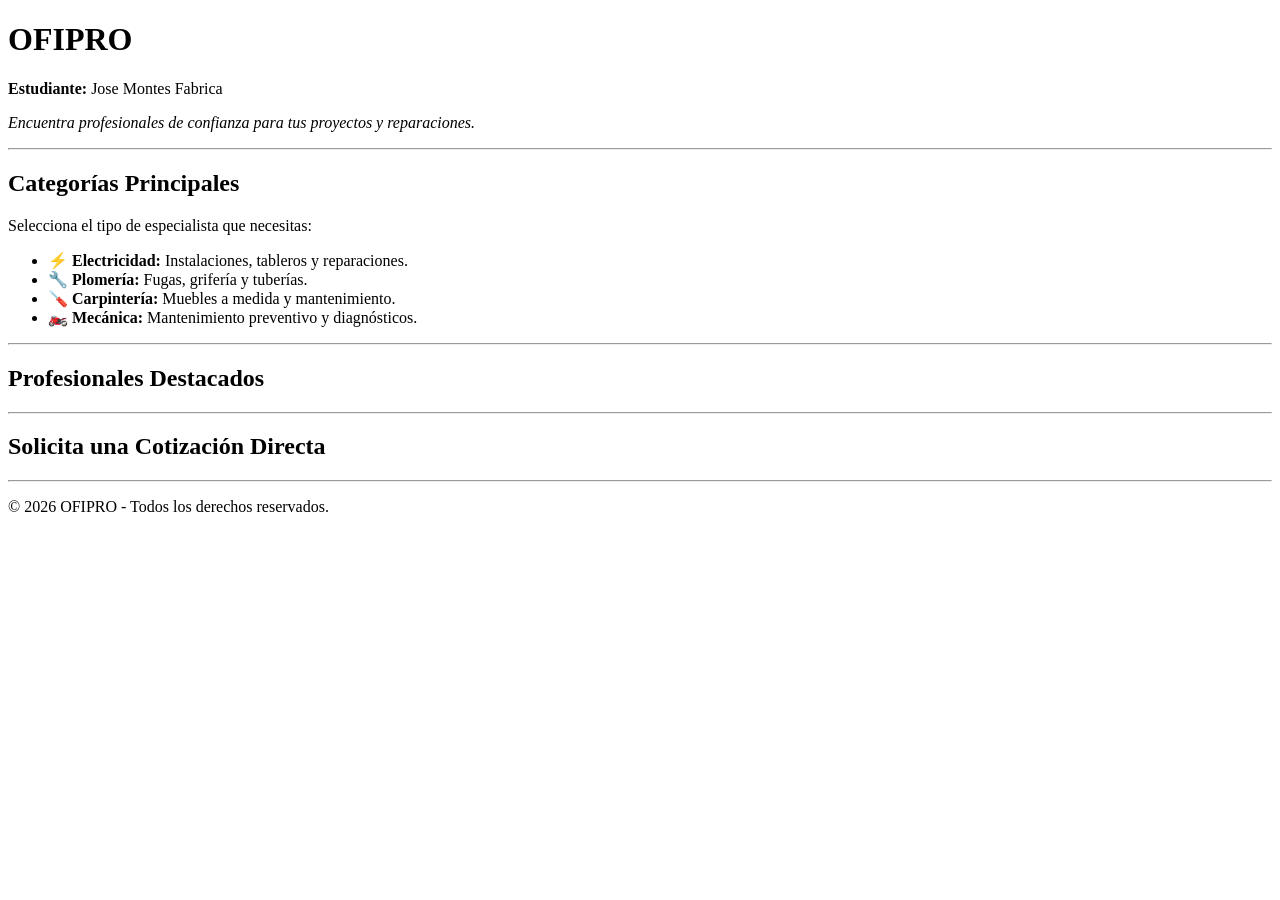
==== index.html @ ed4714a2 "primer commit" ====
<!DOCTYPE html>
<html lang="es">
<head>
    <meta charset="UTF-8">
    <meta name="viewport" content="width=device-width, initial-scale=1.0">
    <title>OFIPRO - Red de Servicios y Oficios</title>
</head>
<body>

    <!-- Encabezado Principal de la Página -->
    <header>
        <h1>OFIPRO</h1>
        <p><b>Estudiante:</b> Jose Montes Fabrica</p>
        <p><em>Encuentra profesionales de confianza para tus proyectos y reparaciones.</em></p>
    </header>

    <hr>

    <section>
        <h2>Categorías Principales</h2>
        <p>Selecciona el tipo de especialista que necesitas:</p>
        <ul>
            <li>⚡ <b>Electricidad:</b> Instalaciones, tableros y reparaciones.</li>
            <li>🔧 <b>Plomería:</b> Fugas, grifería y tuberías.</li>
            <li>🪛 <b>Carpintería:</b> Muebles a medida y mantenimiento.</li>
            <li>🏍️ <b>Mecánica:</b> Mantenimiento preventivo y diagnósticos.</li>
        </ul>
    </section>

    <hr>

    <section>
        <h2>Profesionales Destacados</h2>

    </section>

    <hr>

    <section>
        <h2>Solicita una Cotización Directa</h2>
        
    </section>

    <hr>

    <footer>
        <p>&copy; 2026 OFIPRO - Todos los derechos reservados.</p>
    </footer>

</body>
</html>
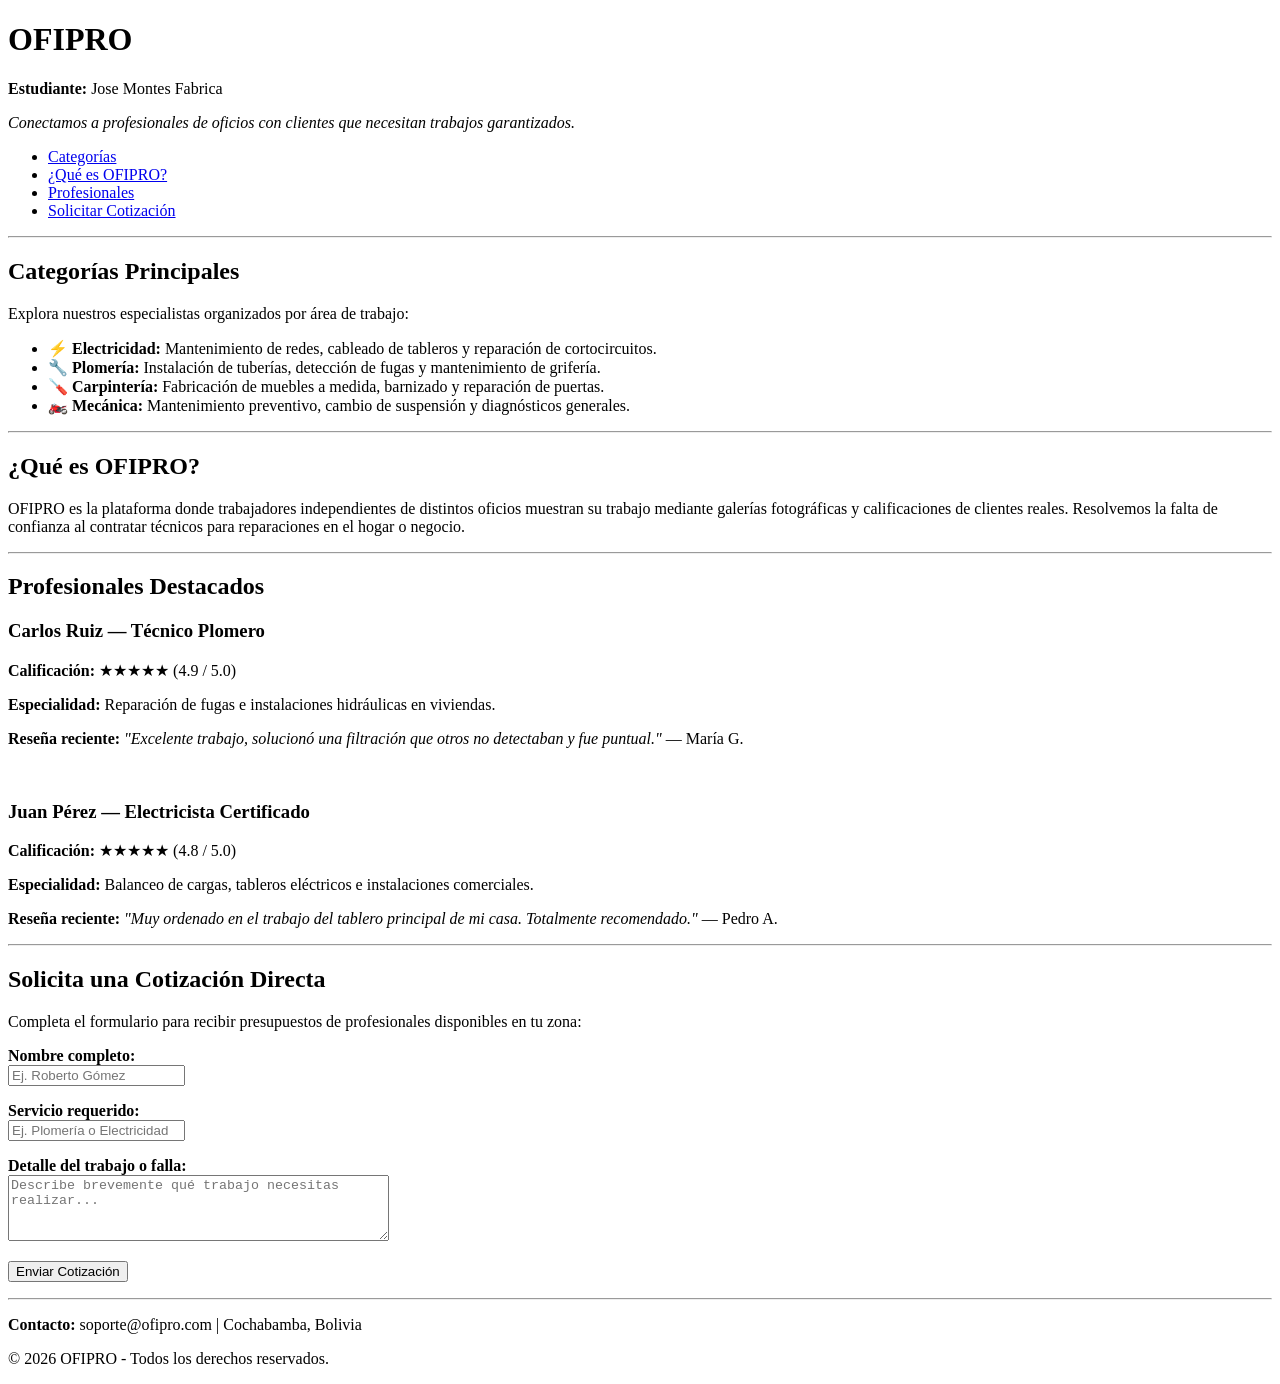
==== commit 17dd8f71: "segundo commit de maquetacion se realizo la maquetacion" ====
--- a/index.html
+++ b/index.html
@@ -7,45 +7,106 @@
 </head>
 <body>
 
-    <!-- Encabezado Principal de la Página -->
+    <!-- Encabezado Principal -->
     <header>
         <h1>OFIPRO</h1>
         <p><b>Estudiante:</b> Jose Montes Fabrica</p>
-        <p><em>Encuentra profesionales de confianza para tus proyectos y reparaciones.</em></p>
+        <p><em>Conectamos a profesionales de oficios con clientes que necesitan trabajos garantizados.</em></p>
+        
+        <!-- Menú de Navegación del Sitio -->
+        <nav>
+            <ul>
+                <li><a href="#categorias">Categorías</a></li>
+                <li><a href="#sobre-nosotros">¿Qué es OFIPRO?</a></li>
+                <li><a href="#destacados">Profesionales</a></li>
+                <li><a href="#cotizacion">Solicitar Cotización</a></li>
+            </ul>
+        </nav>
     </header>
 
     <hr>
 
-    <section>
-        <h2>Categorías Principales</h2>
-        <p>Selecciona el tipo de especialista que necesitas:</p>
-        <ul>
-            <li>⚡ <b>Electricidad:</b> Instalaciones, tableros y reparaciones.</li>
-            <li>🔧 <b>Plomería:</b> Fugas, grifería y tuberías.</li>
-            <li>🪛 <b>Carpintería:</b> Muebles a medida y mantenimiento.</li>
-            <li>🏍️ <b>Mecánica:</b> Mantenimiento preventivo y diagnósticos.</li>
-        </ul>
-    </section>
+    <!-- Contenido Principal de la Página -->
+    <main>
+
+        <!-- Sección 1: Categorías de Servicios -->
+        <section id="categorias">
+            <h2>Categorías Principales</h2>
+            <p>Explora nuestros especialistas organizados por área de trabajo:</p>
+            <ul>
+                <li>⚡ <b>Electricidad:</b> Mantenimiento de redes, cableado de tableros y reparación de cortocircuitos.</li>
+                <li>🔧 <b>Plomería:</b> Instalación de tuberías, detección de fugas y mantenimiento de grifería.</li>
+                <li>🪛 <b>Carpintería:</b> Fabricación de muebles a medida, barnizado y reparación de puertas.</li>
+                <li>🏍️ <b>Mecánica:</b> Mantenimiento preventivo, cambio de suspensión y diagnósticos generales.</li>
+            </ul>
+        </section>
+
+        <hr>
+
+        <!-- Sección 2: Sobre el Proyecto -->
+        <section id="sobre-nosotros">
+            <h2>¿Qué es OFIPRO?</h2>
+            <p>OFIPRO es la plataforma donde trabajadores independientes de distintos oficios muestran su trabajo mediante galerías fotográficas y calificaciones de clientes reales. Resolvemos la falta de confianza al contratar técnicos para reparaciones en el hogar o negocio.</p>
+        </section>
+
+        <hr>
+
+        <!-- Sección 3: Perfiles de Profesionales Destacados -->
+        <section id="destacados">
+            <h2>Profesionales Destacados</h2>
+
+            <article>
+                <h3>Carlos Ruiz — Técnico Plomero</h3>
+                <p><b>Calificación:</b> ★★★★★ (4.9 / 5.0)</p>
+                <p><b>Especialidad:</b> Reparación de fugas e instalaciones hidráulicas en viviendas.</p>
+                <p><b>Reseña reciente:</b> <em>"Excelente trabajo, solucionó una filtración que otros no detectaban y fue puntual."</em> — María G.</p>
+            </article>
+
+            <br>
+
+            <article>
+                <h3>Juan Pérez — Electricista Certificado</h3>
+                <p><b>Calificación:</b> ★★★★★ (4.8 / 5.0)</p>
+                <p><b>Especialidad:</b> Balanceo de cargas, tableros eléctricos e instalaciones comerciales.</p>
+                <p><b>Reseña reciente:</b> <em>"Muy ordenado en el trabajo del tablero principal de mi casa. Totalmente recomendado."</em> — Pedro A.</p>
+            </article>
+        </section>
+
+        <hr>
+
+        <!-- Sección 4: Formulario de Contacto y Cotizaciones -->
+        <section id="cotizacion">
+            <h2>Solicita una Cotización Directa</h2>
+            <p>Completa el formulario para recibir presupuestos de profesionales disponibles en tu zona:</p>
+            
+            <form>
+                <p>
+                    <label for="nombre"><b>Nombre completo:</b></label><br>
+                    <input type="text" id="nombre" name="nombre" placeholder="Ej. Roberto Gómez">
+                </p>
+                <p>
+                    <label for="servicio"><b>Servicio requerido:</b></label><br>
+                    <input type="text" id="servicio" name="servicio" placeholder="Ej. Plomería o Electricidad">
+                </p>
+                <p>
+                    <label for="detalle"><b>Detalle del trabajo o falla:</b></label><br>
+                    <textarea id="detalle" name="detalle" rows="4" cols="45" placeholder="Describe brevemente qué trabajo necesitas realizar..."></textarea>
+                </p>
+                <p>
+                    <button type="button">Enviar Cotización</button>
+                </p>
+            </form>
+        </section>
+
+    </main>
 
     <hr>
 
-    <section>
-        <h2>Profesionales Destacados</h2>
-
-    </section>
-
-    <hr>
-
-    <section>
-        <h2>Solicita una Cotización Directa</h2>
-        
-    </section>
-
-    <hr>
-
+    <!-- Pie de Página -->
     <footer>
+        <p><b>Contacto:</b> soporte@ofipro.com | Cochabamba, Bolivia</p>
         <p>&copy; 2026 OFIPRO - Todos los derechos reservados.</p>
     </footer>
 
 </body>
-</html>+</html>
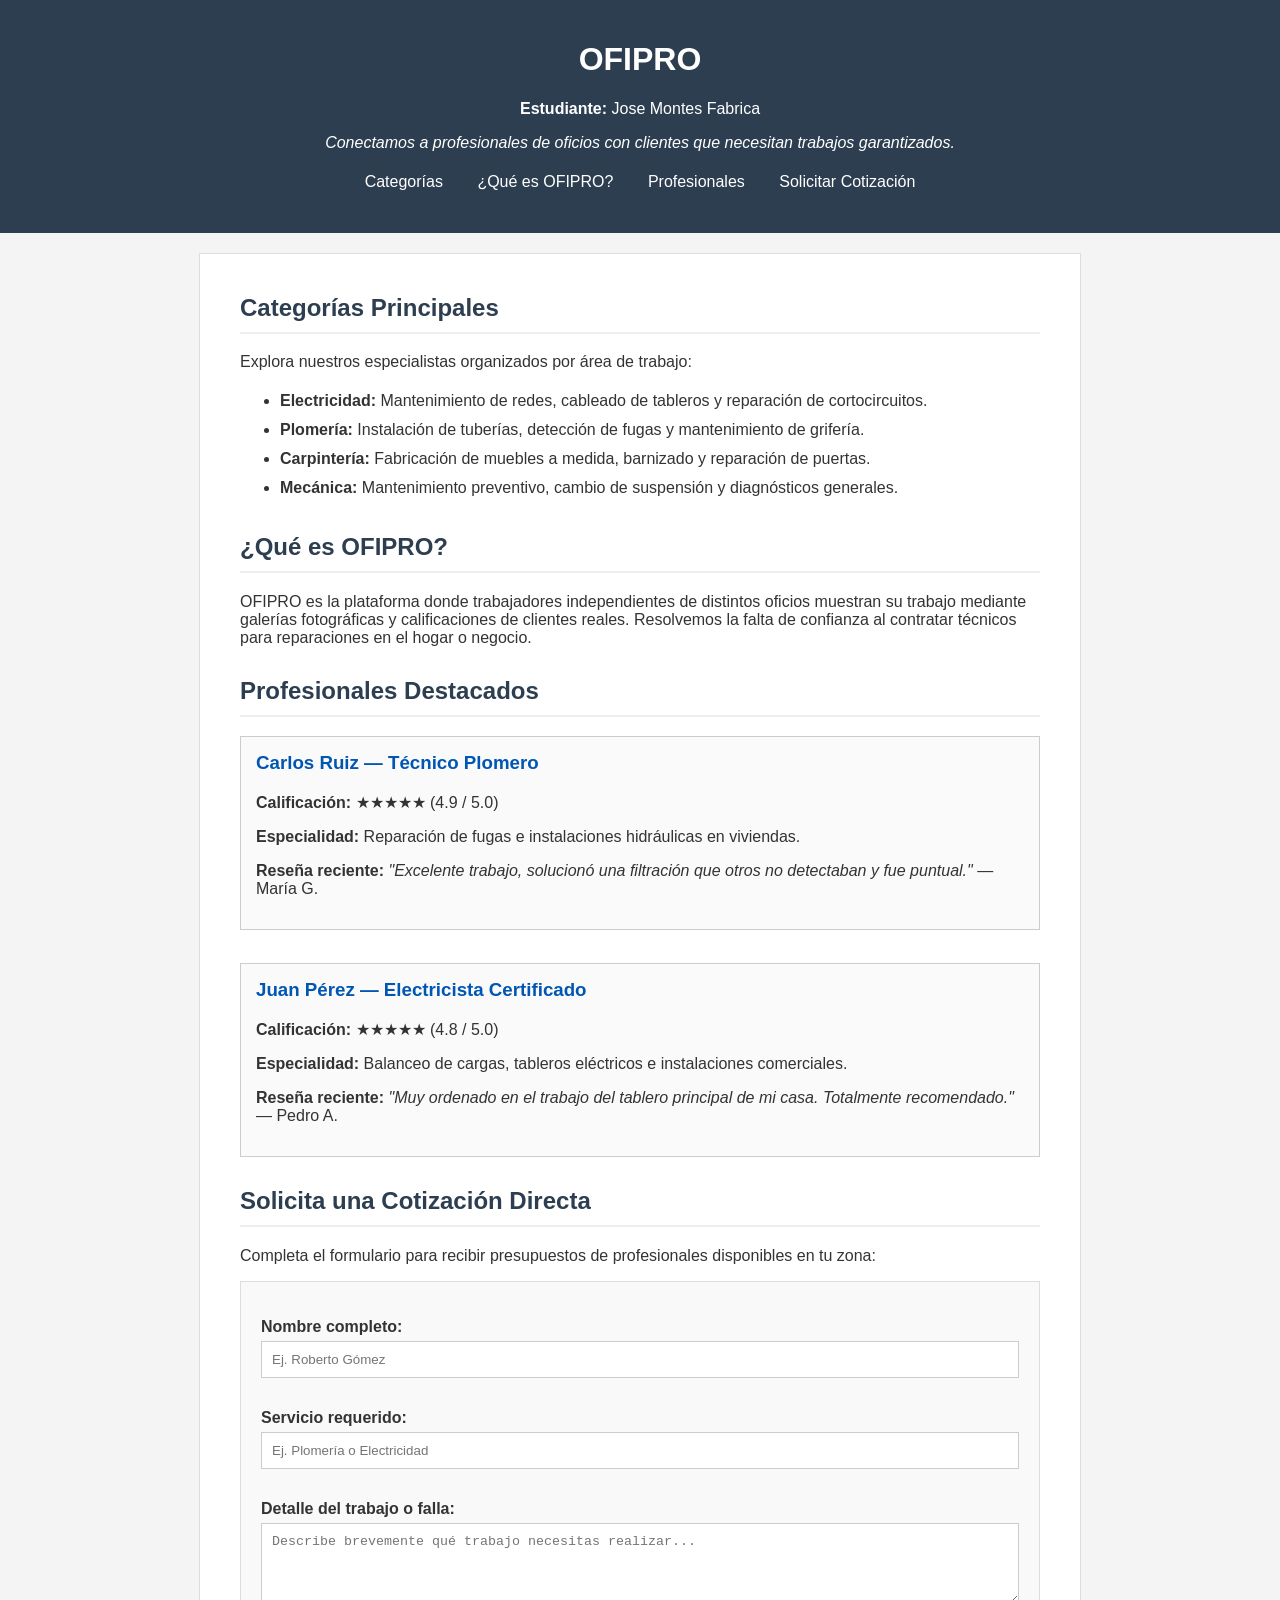
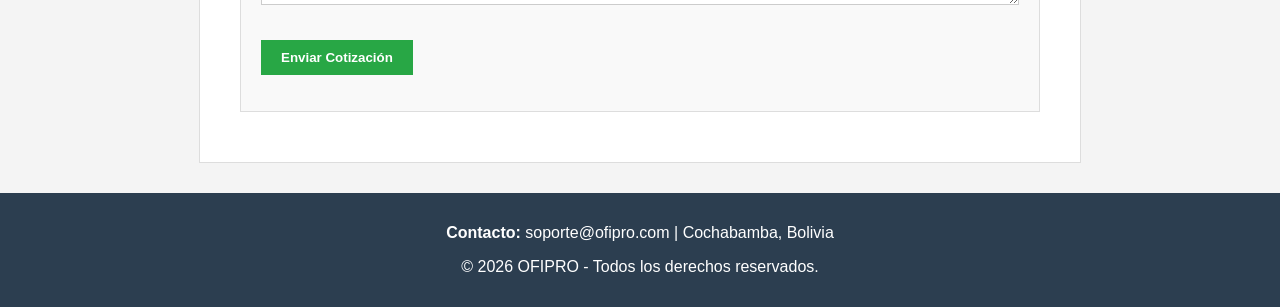
==== commit 902ab4c7: "Tercer commit Integracion de estilos CSS" ====
--- a/index.html
+++ b/index.html
@@ -4,16 +4,15 @@
     <meta charset="UTF-8">
     <meta name="viewport" content="width=device-width, initial-scale=1.0">
     <title>OFIPRO - Red de Servicios y Oficios</title>
+    <link rel="stylesheet" href="style.css">
 </head>
 <body>
 
-    <!-- Encabezado Principal -->
     <header>
         <h1>OFIPRO</h1>
         <p><b>Estudiante:</b> Jose Montes Fabrica</p>
         <p><em>Conectamos a profesionales de oficios con clientes que necesitan trabajos garantizados.</em></p>
         
-        <!-- Menú de Navegación del Sitio -->
         <nav>
             <ul>
                 <li><a href="#categorias">Categorías</a></li>
@@ -24,34 +23,27 @@
         </nav>
     </header>
 
-    <hr>
 
-    <!-- Contenido Principal de la Página -->
     <main>
 
-        <!-- Sección 1: Categorías de Servicios -->
         <section id="categorias">
             <h2>Categorías Principales</h2>
             <p>Explora nuestros especialistas organizados por área de trabajo:</p>
             <ul>
-                <li>⚡ <b>Electricidad:</b> Mantenimiento de redes, cableado de tableros y reparación de cortocircuitos.</li>
-                <li>🔧 <b>Plomería:</b> Instalación de tuberías, detección de fugas y mantenimiento de grifería.</li>
-                <li>🪛 <b>Carpintería:</b> Fabricación de muebles a medida, barnizado y reparación de puertas.</li>
-                <li>🏍️ <b>Mecánica:</b> Mantenimiento preventivo, cambio de suspensión y diagnósticos generales.</li>
+                <li><b>Electricidad:</b> Mantenimiento de redes, cableado de tableros y reparación de cortocircuitos.</li>
+                <li><b>Plomería:</b> Instalación de tuberías, detección de fugas y mantenimiento de grifería.</li>
+                <li><b>Carpintería:</b> Fabricación de muebles a medida, barnizado y reparación de puertas.</li>
+                <li><b>Mecánica:</b> Mantenimiento preventivo, cambio de suspensión y diagnósticos generales.</li>
             </ul>
         </section>
 
-        <hr>
 
-        <!-- Sección 2: Sobre el Proyecto -->
         <section id="sobre-nosotros">
             <h2>¿Qué es OFIPRO?</h2>
             <p>OFIPRO es la plataforma donde trabajadores independientes de distintos oficios muestran su trabajo mediante galerías fotográficas y calificaciones de clientes reales. Resolvemos la falta de confianza al contratar técnicos para reparaciones en el hogar o negocio.</p>
         </section>
 
-        <hr>
 
-        <!-- Sección 3: Perfiles de Profesionales Destacados -->
         <section id="destacados">
             <h2>Profesionales Destacados</h2>
 
@@ -72,9 +64,7 @@
             </article>
         </section>
 
-        <hr>
 
-        <!-- Sección 4: Formulario de Contacto y Cotizaciones -->
         <section id="cotizacion">
             <h2>Solicita una Cotización Directa</h2>
             <p>Completa el formulario para recibir presupuestos de profesionales disponibles en tu zona:</p>
@@ -100,13 +90,11 @@
 
     </main>
 
-    <hr>
 
-    <!-- Pie de Página -->
     <footer>
         <p><b>Contacto:</b> soporte@ofipro.com | Cochabamba, Bolivia</p>
         <p>&copy; 2026 OFIPRO - Todos los derechos reservados.</p>
     </footer>
 
 </body>
-</html>
+</html>
--- a/style.css
+++ b/style.css
@@ -0,0 +1,97 @@
+body {
+    font-family: Arial, sans-serif;
+    margin: 0;
+    padding: 0;
+    background-color: #f4f4f4;
+    color: #333;
+}
+
+header {
+    background-color: #2c3e50;
+    color: white;
+    text-align: center;
+    padding: 20px 0;
+}
+
+header a {
+    color: white;
+    text-decoration: none;
+    margin: 0 15px;
+}
+
+nav ul {
+    list-style-type: none;
+    padding: 0;
+    margin-top: 15px;
+}
+
+nav li {
+    display: inline;
+}
+
+main {
+    max-width: 800px;
+    margin: 20px auto;
+    background-color: white;
+    padding: 20px 40px;
+    border: 1px solid #ddd;
+}
+
+section {
+    margin-bottom: 30px;
+}
+
+h2 {
+    color: #2c3e50;
+    border-bottom: 2px solid #eee;
+    padding-bottom: 10px;
+}
+
+ul {
+    line-height: 1.8;
+}
+
+article {
+    border: 1px solid #ccc;
+    padding: 15px;
+    background-color: #fafafa;
+    margin-bottom: 15px;
+}
+
+article h3 {
+    margin-top: 0;
+    color: #0056b3;
+}
+
+form {
+    background-color: #f9f9f9;
+    padding: 20px;
+    border: 1px solid #ddd;
+}
+
+input[type="text"],
+textarea {
+    width: 100%;
+    padding: 10px;
+    margin-top: 5px;
+    margin-bottom: 15px;
+    border: 1px solid #ccc;
+    box-sizing: border-box;
+}
+
+button {
+    background-color: #28a745;
+    color: white;
+    padding: 10px 20px;
+    border: none;
+    cursor: pointer;
+    font-weight: bold;
+}
+
+footer {
+    background-color: #2c3e50;
+    color: white;
+    text-align: center;
+    padding: 15px 0;
+    margin-top: 30px;
+}
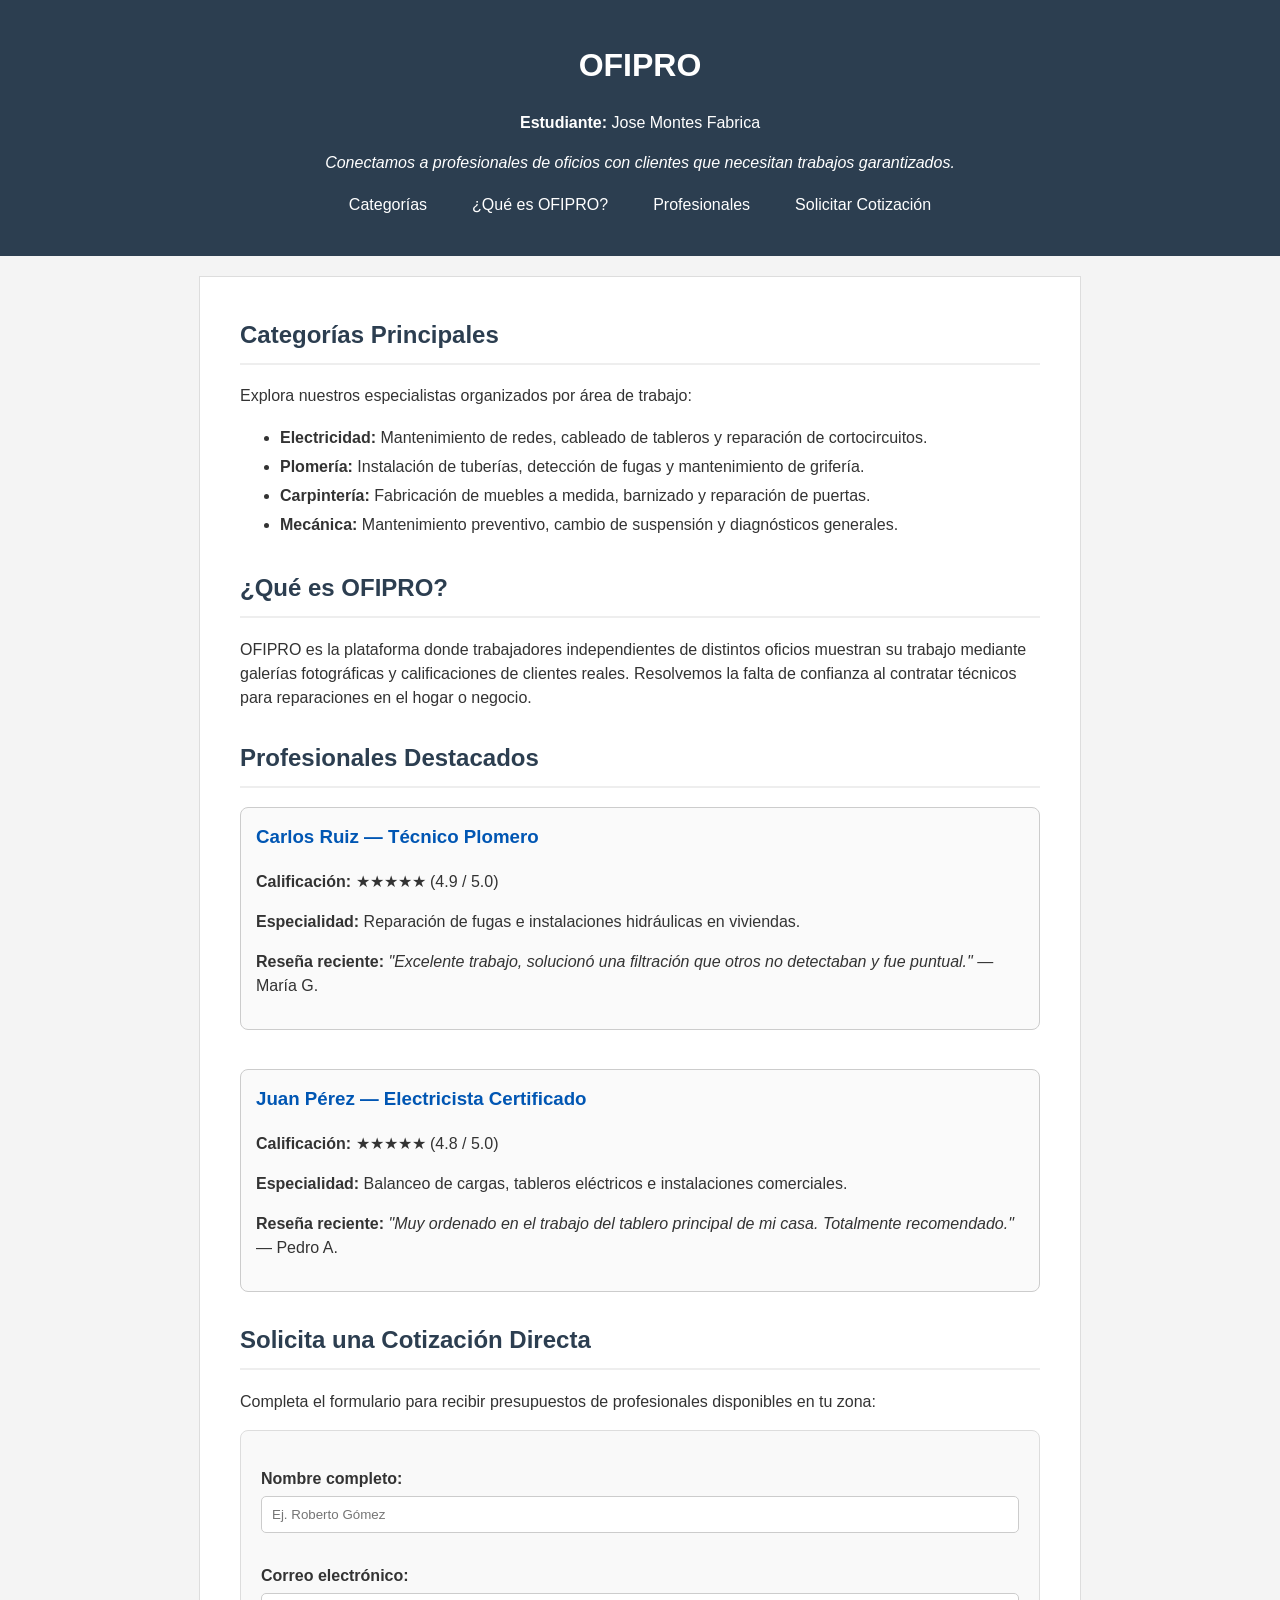
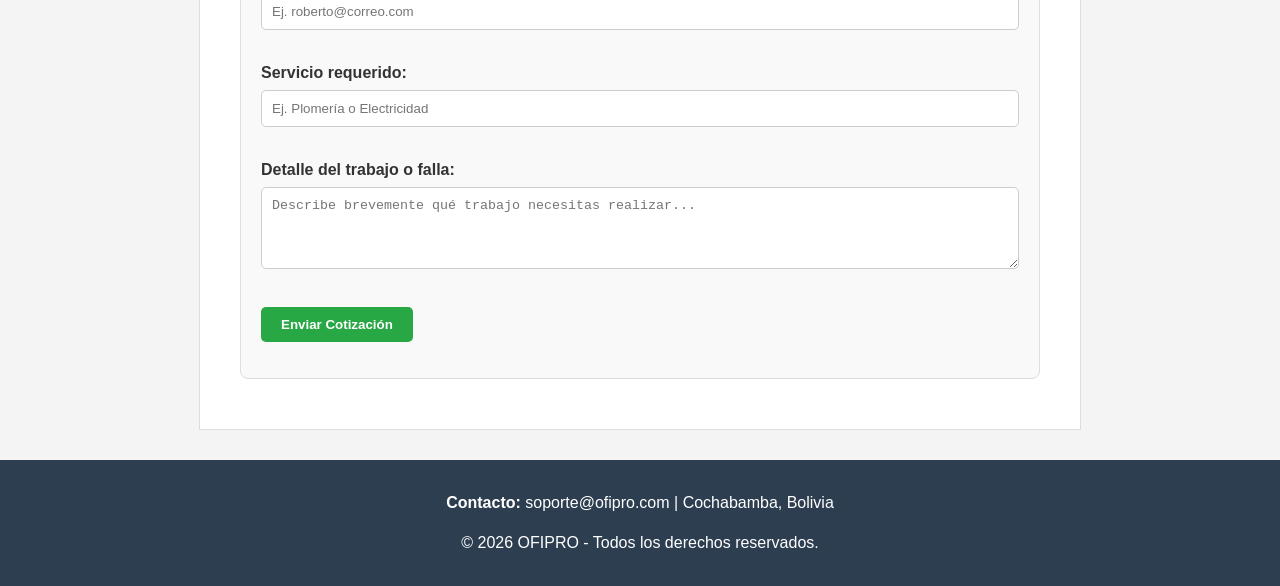
==== commit dd701c16: "quinto commit - estilos personalizados y formulario" ====
--- a/index.html
+++ b/index.html
@@ -75,6 +75,10 @@
                     <input type="text" id="nombre" name="nombre" placeholder="Ej. Roberto Gómez">
                 </p>
                 <p>
+                    <label for="correo"><b>Correo electrónico:</b></label><br>
+                    <input type="email" id="correo" name="correo" placeholder="Ej. roberto@correo.com" required>
+                </p>
+                <p>
                     <label for="servicio"><b>Servicio requerido:</b></label><br>
                     <input type="text" id="servicio" name="servicio" placeholder="Ej. Plomería o Electricidad">
                 </p>
@@ -83,7 +87,7 @@
                     <textarea id="detalle" name="detalle" rows="4" cols="45" placeholder="Describe brevemente qué trabajo necesitas realizar..."></textarea>
                 </p>
                 <p>
-                    <button type="button">Enviar Cotización</button>
+                    <button type="submit">Enviar Cotización</button>
                 </p>
             </form>
         </section>
--- a/style.css
+++ b/style.css
@@ -1,5 +1,7 @@
 body {
     font-family: Arial, sans-serif;
+    font-size: 16px;
+    line-height: 1.5;
     margin: 0;
     padding: 0;
     background-color: #f4f4f4;
@@ -16,18 +18,20 @@
 header a {
     color: white;
     text-decoration: none;
-    margin: 0 15px;
+    padding: 10px 15px;
 }
 
 nav ul {
     list-style-type: none;
     padding: 0;
     margin-top: 15px;
+    display: flex;            
+    justify-content: center;  
+    gap: 15px;               
+    flex-wrap: wrap;
 }
 
-nav li {
-    display: inline;
-}
+
 
 main {
     max-width: 800px;
@@ -53,6 +57,7 @@
 
 article {
     border: 1px solid #ccc;
+    border-radius: 8px;
     padding: 15px;
     background-color: #fafafa;
     margin-bottom: 15px;
@@ -67,15 +72,18 @@
     background-color: #f9f9f9;
     padding: 20px;
     border: 1px solid #ddd;
+    border-radius: 8px;
 }
 
 input[type="text"],
+input[type="email"],
 textarea {
     width: 100%;
     padding: 10px;
     margin-top: 5px;
     margin-bottom: 15px;
     border: 1px solid #ccc;
+    border-radius: 5px;
     box-sizing: border-box;
 }
 
@@ -84,6 +92,7 @@
     color: white;
     padding: 10px 20px;
     border: none;
+    border-radius: 5px;
     cursor: pointer;
     font-weight: bold;
 }
@@ -94,4 +103,21 @@
     text-align: center;
     padding: 15px 0;
     margin-top: 30px;
+}
+
+@media (max-width: 600px) {
+    nav ul {
+        flex-direction: column; 
+        gap: 10px;
+    }
+
+    main {
+        padding: 15px 20px; 
+        margin: 10px;       
+    }
+
+    input[type="text"],
+    textarea {
+        width: 100%; 
+    }
 }
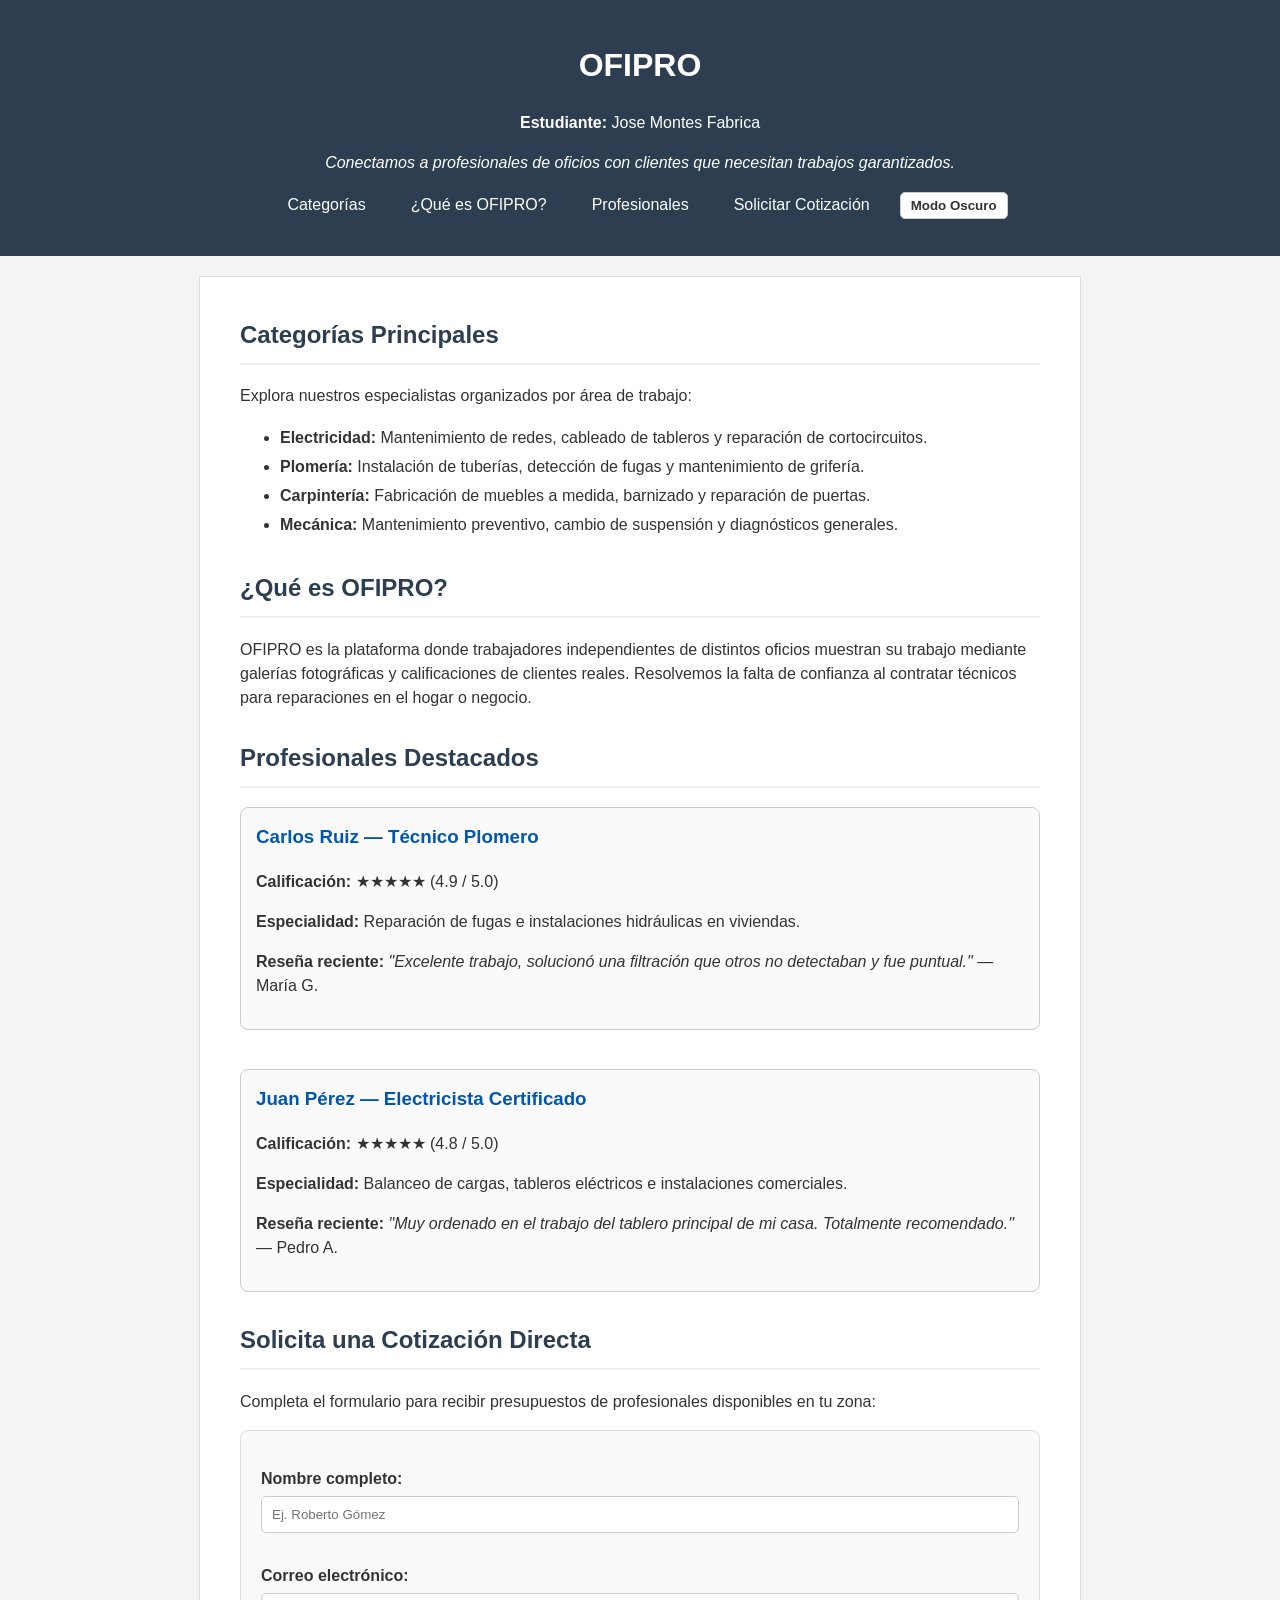
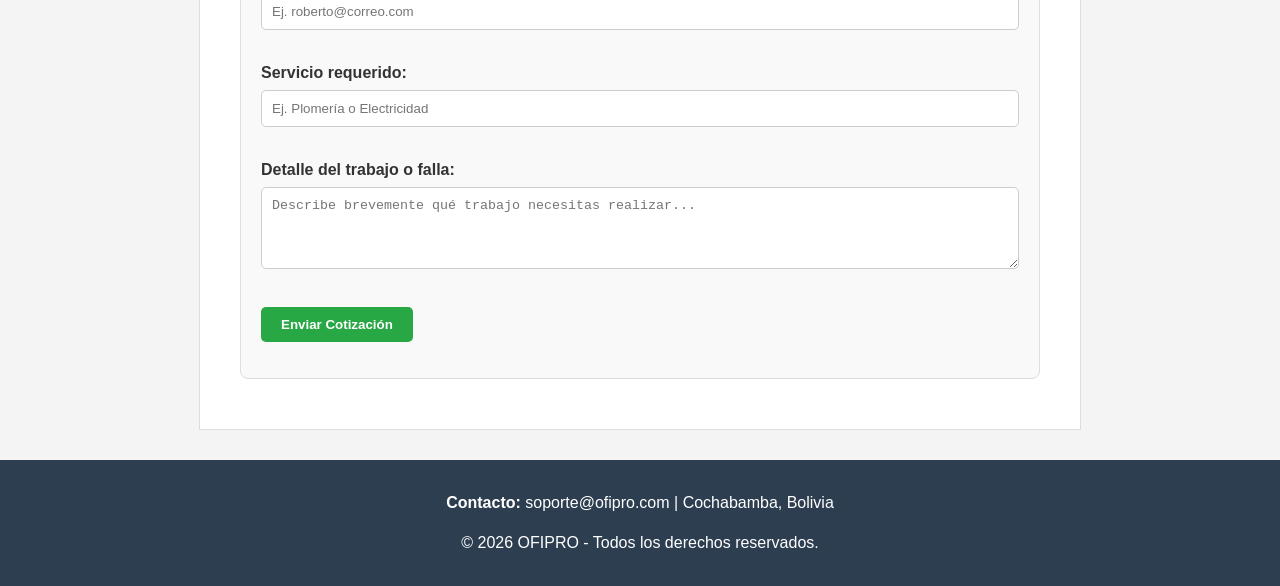
==== commit 349c1f0c: "sexto commit - script.js boton modo oscuro" ====
--- a/index.html
+++ b/index.html
@@ -19,6 +19,7 @@
                 <li><a href="#sobre-nosotros">¿Qué es OFIPRO?</a></li>
                 <li><a href="#destacados">Profesionales</a></li>
                 <li><a href="#cotizacion">Solicitar Cotización</a></li>
+                <li><button id="btn-tema"> Modo Oscuro</button></li>
             </ul>
         </nav>
     </header>
@@ -100,5 +101,6 @@
         <p>&copy; 2026 OFIPRO - Todos los derechos reservados.</p>
     </footer>
 
+    <script src="script.js"></script>
 </body>
 </html>
--- a/style.css
+++ b/style.css
@@ -120,4 +120,51 @@
     textarea {
         width: 100%; 
     }
+}
+
+#btn-tema {
+    padding: 5px 10px;
+    border-radius: 5px;
+    cursor: pointer;
+    background-color: #fff;
+    color: #333;
+    border: 1px solid #ccc;
+    font-weight: bold;
+}
+
+#btn-tema {
+    padding: 5px 10px;
+    border-radius: 5px;
+    cursor: pointer;
+    background-color: #fff;
+    color: #333;
+    border: 1px solid #ccc;
+    font-weight: bold;
+}
+
+body.oscuro {
+    background-color: #1a1a1a;
+    color: #e0e0e0;
+}
+
+body.oscuro header, 
+body.oscuro footer {
+    background-color: #111;
+}
+
+body.oscuro main, 
+body.oscuro form, 
+body.oscuro article {
+    background-color: #2a2a2a;
+    border-color: #444;
+    color: #e0e0e0;
+}
+
+body.oscuro h2 {
+    color: #fff;
+    border-bottom: 2px solid #555;
+}
+
+body.oscuro article h3 {
+    color: #66b3ff;
 }
